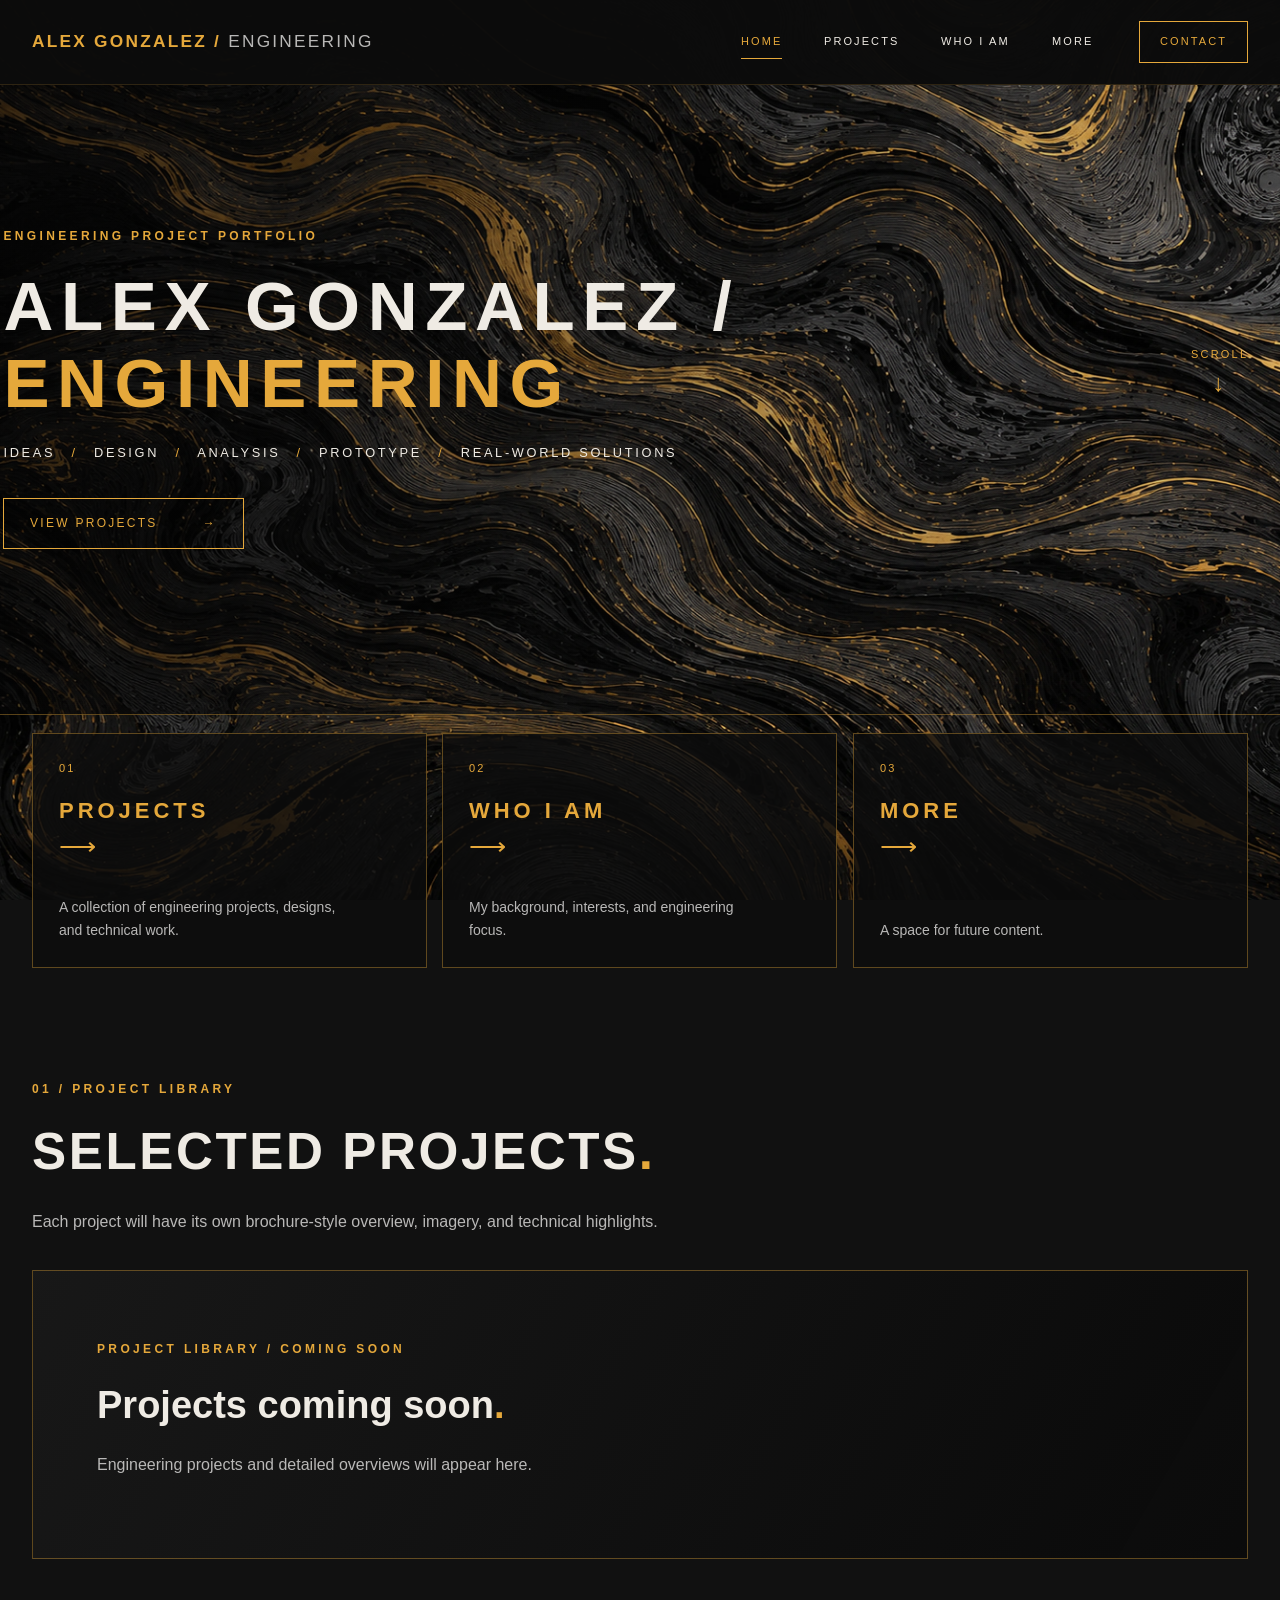
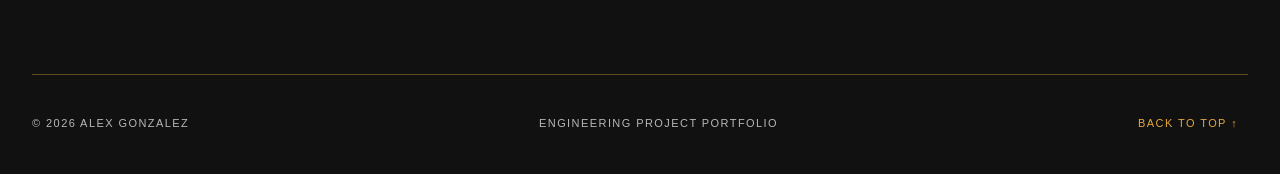
==== index.html @ 4f51a29b "Add files via upload" ====
<!DOCTYPE html>
<html lang="en">
<head>
    <meta charset="UTF-8">
    <meta name="viewport" content="width=device-width, initial-scale=1">
    <meta name="description" content="Engineering project portfolio of Alex Gonzalez.">
    <title>Alex Gonzalez / Engineering Project Portfolio</title>
    <link rel="stylesheet" href="style.css?v=matte-sweep-v2">
</head>
<body>
    <header class="site-header">
        <div class="container nav-row">
            <a class="brand sweep-link" href="index.html" aria-label="Alex Gonzalez Engineering homepage">
                <span>Alex Gonzalez</span><span class="brand-slash"> / </span><span class="brand-muted">Engineering</span>
            </a>

            <button class="menu-toggle" type="button" aria-label="Toggle navigation" aria-expanded="false">
                <span></span><span></span><span></span>
            </button>

            <nav class="main-nav" aria-label="Main navigation">
                <a class="nav-link active" href="index.html">Home</a>
                <a class="nav-link" href="index.html#projects">Projects</a>
                <a class="nav-link" href="about.html">Who I Am</a>
                <a class="nav-link" href="future.html">More</a>
                <a class="nav-link nav-contact" href="mailto:you@example.com">Contact</a>
            </nav>
        </div>
    </header>

    <main>
        <section class="hero damascus-surface" aria-labelledby="hero-title">
            <div class="container hero-content">
                <p class="eyebrow reveal">Engineering Project Portfolio</p>
                <h1 id="hero-title" class="reveal">
                    <span>Alex Gonzalez /</span>
                    <span class="gold">Engineering</span>
                </h1>
                <p class="hero-descriptor reveal">Ideas <span>/</span> Design <span>/</span> Analysis <span>/</span> Prototype <span>/</span> Real-world solutions</p>
                <a class="outline-button sweep-link reveal" href="#projects">View Projects <span aria-hidden="true">→</span></a>
            </div>
            <a class="scroll-cue" href="#explore">Scroll <span aria-hidden="true">↓</span></a>
        </section>

        <section class="sections container" id="explore" aria-label="Explore the portfolio">
            <a class="section-card damascus-surface" href="#projects">
                <span class="card-number">01</span>
                <h2>Projects</h2>
                <span class="card-arrow" aria-hidden="true">⟶</span>
                <p>A collection of engineering projects, designs, and technical work.</p>
            </a>
            <a class="section-card damascus-surface" href="about.html">
                <span class="card-number">02</span>
                <h2>Who I Am</h2>
                <span class="card-arrow" aria-hidden="true">⟶</span>
                <p>My background, interests, and engineering focus.</p>
            </a>
            <a class="section-card damascus-surface" href="future.html">
                <span class="card-number">03</span>
                <h2>More</h2>
                <span class="card-arrow" aria-hidden="true">⟶</span>
                <p>A space for future content.</p>
            </a>
        </section>

        <section class="project-section container" id="projects">
            <div class="section-heading">
                <p class="eyebrow">01 / Project Library</p>
                <h2>Selected Projects<span class="gold">.</span></h2>
                <p>Each project will have its own brochure-style overview, imagery, and technical highlights.</p>
            </div>

            <!-- No fictional project templates: real projects will appear here later. -->
            <div id="project-grid" class="project-grid" aria-live="polite"></div>
        </section>
    </main>

    <footer class="site-footer container">
        <span>© <span id="year"></span> Alex Gonzalez</span>
        <span>Engineering Project Portfolio</span>
        <a class="footer-link" href="#top">Back to top ↑</a>
    </footer>

    <script src="projects.js"></script>
    <script src="script.js"></script>
</body>
</html>
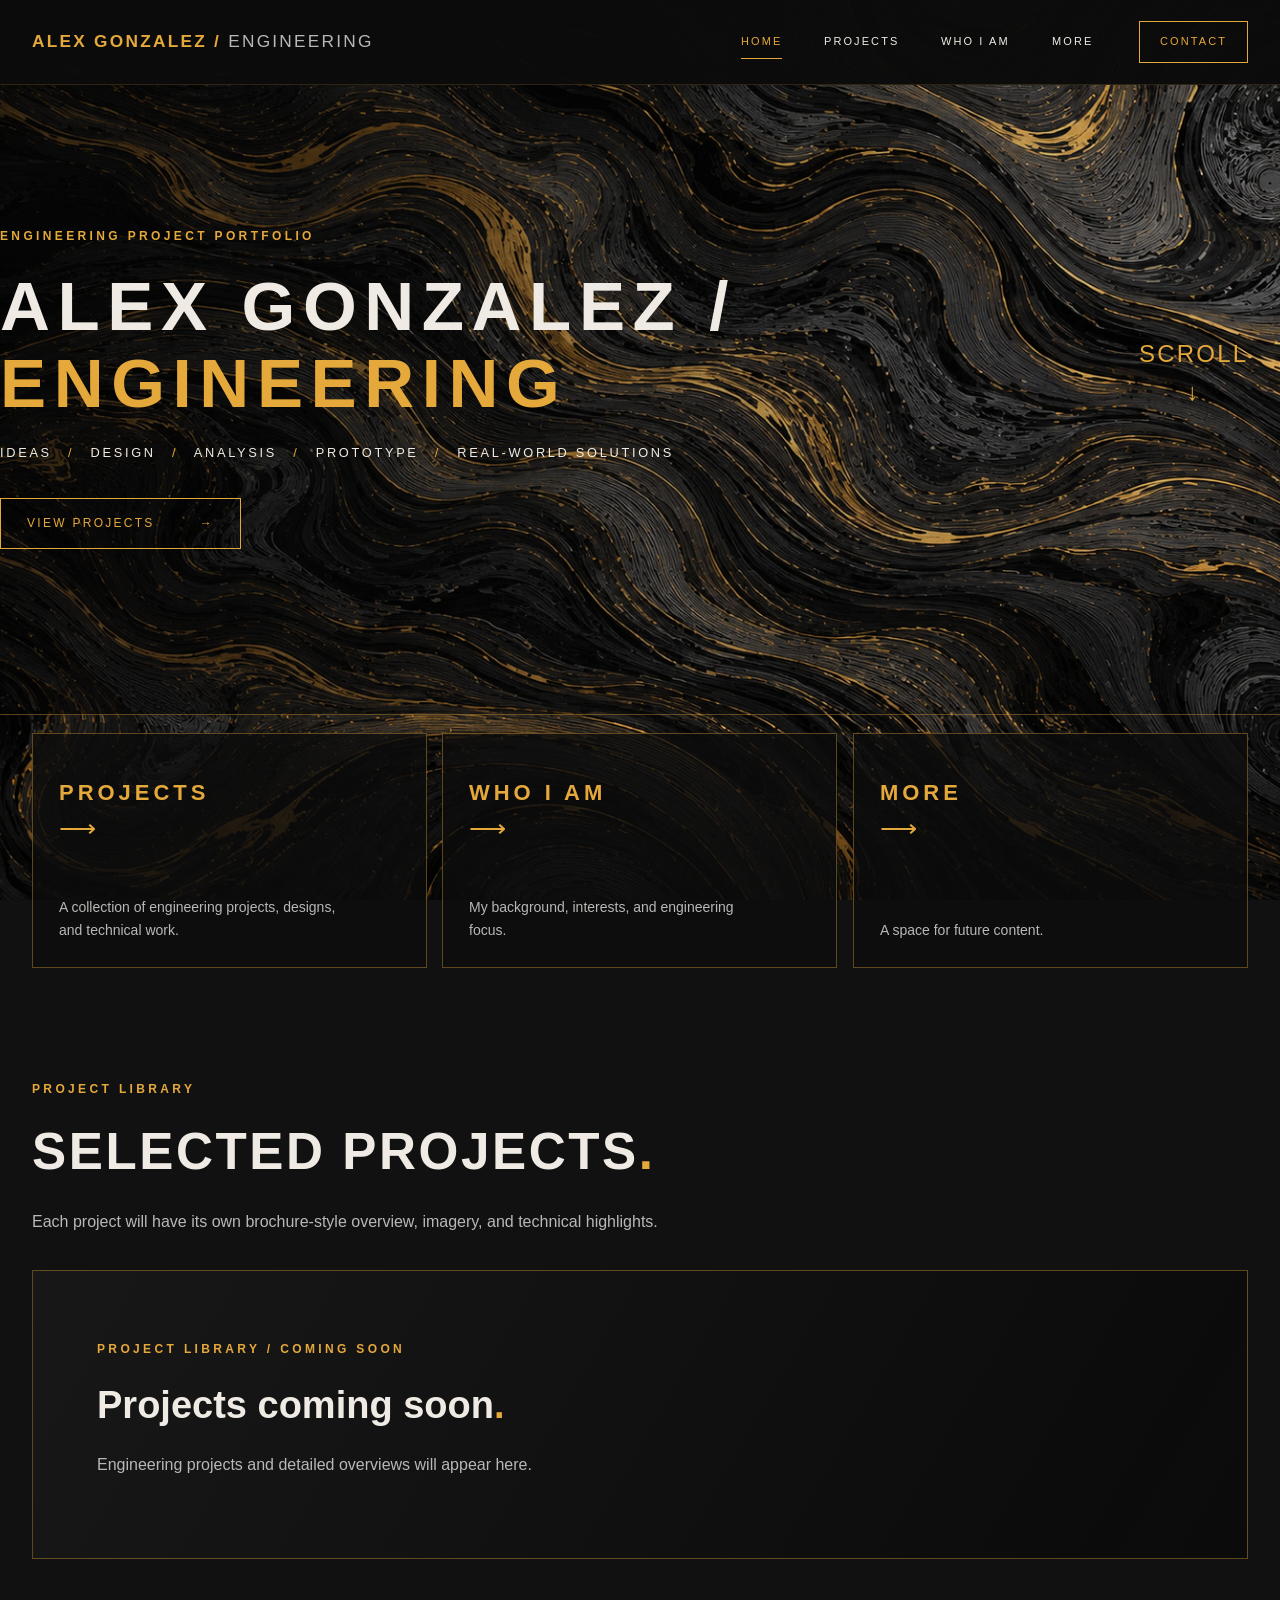
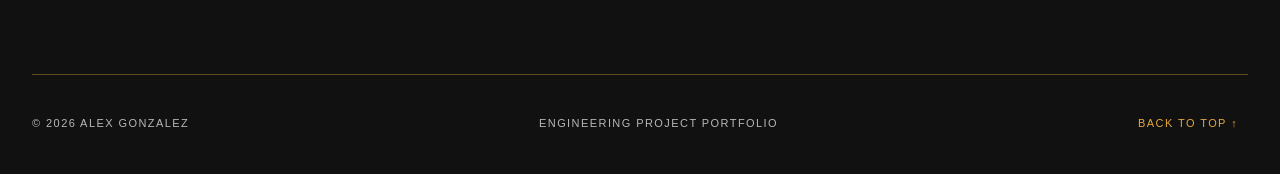
==== commit 7d6e5667: "Add files via upload" ====
--- a/index.html
+++ b/index.html
@@ -5,9 +5,9 @@
     <meta name="viewport" content="width=device-width, initial-scale=1">
     <meta name="description" content="Engineering project portfolio of Alex Gonzalez.">
     <title>Alex Gonzalez / Engineering Project Portfolio</title>
-    <link rel="stylesheet" href="style.css?v=matte-sweep-v2">
+    <link rel="stylesheet" href="style.css?v=contact-motion-v3">
 </head>
-<body>
+<body id="top">
     <header class="site-header">
         <div class="container nav-row">
             <a class="brand sweep-link" href="index.html" aria-label="Alex Gonzalez Engineering homepage">
@@ -23,7 +23,7 @@
                 <a class="nav-link" href="index.html#projects">Projects</a>
                 <a class="nav-link" href="about.html">Who I Am</a>
                 <a class="nav-link" href="future.html">More</a>
-                <a class="nav-link nav-contact" href="mailto:you@example.com">Contact</a>
+                <a class="nav-link nav-contact" href="contact.html">Contact</a>
             </nav>
         </div>
     </header>
@@ -39,24 +39,23 @@
                 <p class="hero-descriptor reveal">Ideas <span>/</span> Design <span>/</span> Analysis <span>/</span> Prototype <span>/</span> Real-world solutions</p>
                 <a class="outline-button sweep-link reveal" href="#projects">View Projects <span aria-hidden="true">→</span></a>
             </div>
-            <a class="scroll-cue" href="#explore">Scroll <span aria-hidden="true">↓</span></a>
+            <a class="scroll-cue" href="#explore" aria-label="Scroll down to explore">
+                <span class="scroll-cue-pulse">Scroll <span class="scroll-arrow" aria-hidden="true">↓</span></span>
+            </a>
         </section>
 
         <section class="sections container" id="explore" aria-label="Explore the portfolio">
             <a class="section-card damascus-surface" href="#projects">
-                <span class="card-number">01</span>
                 <h2>Projects</h2>
                 <span class="card-arrow" aria-hidden="true">⟶</span>
                 <p>A collection of engineering projects, designs, and technical work.</p>
             </a>
             <a class="section-card damascus-surface" href="about.html">
-                <span class="card-number">02</span>
                 <h2>Who I Am</h2>
                 <span class="card-arrow" aria-hidden="true">⟶</span>
                 <p>My background, interests, and engineering focus.</p>
             </a>
             <a class="section-card damascus-surface" href="future.html">
-                <span class="card-number">03</span>
                 <h2>More</h2>
                 <span class="card-arrow" aria-hidden="true">⟶</span>
                 <p>A space for future content.</p>
@@ -65,7 +64,7 @@
 
         <section class="project-section container" id="projects">
             <div class="section-heading">
-                <p class="eyebrow">01 / Project Library</p>
+                <p class="eyebrow">Project Library</p>
                 <h2>Selected Projects<span class="gold">.</span></h2>
                 <p>Each project will have its own brochure-style overview, imagery, and technical highlights.</p>
             </div>
--- a/style.css
+++ b/style.css
@@ -634,7 +634,7 @@
     --sweep-gold-dark: #796039;            /* Brushed edge of the bar */
     --sweep-gold-mid: #b18a50;             /* Main matte gold */
     --sweep-gold-bright: #c49c5a;          /* Subtle leading highlight */
-    --sweep-duration: 650ms;
+    --sweep-duration: 490ms;
     --sweep-ease: cubic-bezier(.45, 0, .55, 1);
     --sweep-fill-ease: linear;             /* Steady, visible left-to-right travel */
     --menu-hover-scale: 1.08;             /* 108%, entire link centered */
@@ -702,7 +702,7 @@
     transition:
         background-size var(--sweep-duration) var(--sweep-fill-ease),
         transform var(--sweep-duration) var(--sweep-ease),
-        color 190ms ease 360ms,
+        color 175ms ease 270ms,
         border-color 300ms ease,
         box-shadow 300ms ease;
 }
@@ -730,7 +730,7 @@
 .project-tile:is(:hover, :focus-visible) h3,
 .project-tile:is(:hover, :focus-visible) p {
     color: var(--sweep-on-gold);
-    transition: color 180ms ease 360ms;
+    transition: color 175ms ease 270ms;
 }
 
 /* An existing intro reveal keyframe controls transform of the CTA.
@@ -744,7 +744,7 @@
    letters after the matte-gold fill reaches the right edge. */
 .brand:is(:hover, :focus-visible) > span {
     color: var(--sweep-on-gold);
-    transition: color 180ms ease 360ms;
+    transition: color 175ms ease 270ms;
 }
 
 .brand > span {
@@ -754,7 +754,7 @@
 /* The scroll cue arrow remains visible against the completed gold fill. */
 .scroll-cue:is(:hover, :focus-visible) span {
     color: var(--sweep-on-gold);
-    transition: color 180ms ease 360ms;
+    transition: color 175ms ease 270ms;
 }
 
 /* Mobile hamburger: gold sweeps beneath the three strokes.
@@ -773,7 +773,7 @@
 
 .menu-toggle:is(:hover, :focus-visible) span {
     background-color: var(--sweep-on-gold);
-    transition: background-color 180ms ease 360ms,
+    transition: background-color 175ms ease 270ms,
                 transform 400ms var(--sweep-ease), opacity 160ms ease;
 }
 
@@ -856,3 +856,199 @@
         will-change: auto;
     }
 }
+
+
+/* ================================================================
+   PORTFOLIO REFINEMENTS — CONTACT + SCROLL CUE, OCTOBER 2026
+   ================================================================
+   Gold fill duration: --sweep-duration (now 490ms, previously 650ms)
+   Menu scale remains centered and gradual as before.
+   Scroll cue fades once page is scrolled beyond 160px.
+   Reduced motion preference is respected below.
+   ================================================================ */
+
+/* Hide menu card numbering (also removed from the HTML). */
+.card-number {
+    display: none;
+}
+
+/* The cue's OUTER link fades away on scroll; its INNER content pulses.
+   Separate elements prevent pulse animation from overriding hide state. */
+.scroll-cue {
+    opacity: 1;
+    visibility: visible;
+    transition:
+        opacity 340ms ease,
+        visibility 340ms ease,
+        background-size var(--sweep-duration) var(--sweep-fill-ease),
+        transform var(--sweep-duration) var(--sweep-ease),
+        color 175ms ease,
+        border-color 300ms ease;
+}
+
+.scroll-cue-pulse {
+    display: block;
+    animation: scroll-cue-breathe 2s ease-in-out infinite;
+}
+
+.scroll-arrow {
+    display: block;
+    text-align: center;
+    font-size: 24px;
+}
+
+@keyframes scroll-cue-breathe {
+    0%, 100% { opacity: .28; }
+    50% { opacity: 1; }
+}
+
+.scroll-cue:is(:hover, :focus-visible) .scroll-cue-pulse {
+    animation-play-state: paused;
+    opacity: 1;
+}
+
+.scroll-cue.is-hidden {
+    opacity: 0;
+    visibility: hidden;
+    pointer-events: none;
+}
+
+/* CONTACT PAGE — readable, responsive two-panel layout. */
+.contact-page {
+    min-height: calc(100vh - 185px);
+}
+
+.contact-page .inner-content {
+    padding-block: clamp(58px, 7vw, 100px) 100px;
+}
+
+.contact-page h1 {
+    margin-bottom: 12px;
+}
+
+.contact-page .inner-lead {
+    margin-bottom: 0;
+}
+
+.contact-layout {
+    display: grid;
+    grid-template-columns: minmax(0, 1.12fr) minmax(0, .88fr);
+    gap: 22px;
+    margin-top: 42px;
+}
+
+.contact-panel {
+    min-width: 0;
+    background: rgba(13, 13, 13, .88);
+    border: 1px solid var(--line);
+    padding: clamp(24px, 3vw, 42px);
+}
+
+.contact-kicker {
+    color: var(--gold);
+    font-size: 11px;
+    font-weight: 600;
+    letter-spacing: .25em;
+    text-transform: uppercase;
+    margin: 0;
+}
+
+.contact-panel h2 {
+    font-size: clamp(22px, 2.3vw, 32px);
+    text-transform: uppercase;
+    letter-spacing: .08em;
+    line-height: 1.25;
+    margin: 12px 0 29px;
+}
+
+.contact-detail {
+    padding: 18px 0;
+    border-top: 1px solid rgba(229, 168, 59, .24);
+}
+
+.contact-detail-label {
+    display: block;
+    color: var(--muted);
+    letter-spacing: .2em;
+    text-transform: uppercase;
+    font-size: 11px;
+    margin-bottom: 8px;
+}
+
+.contact-detail-link {
+    display: inline-block;
+    max-width: 100%;
+    overflow-wrap: anywhere;
+    font-size: clamp(16px, 1.55vw, 21px);
+    color: var(--cream);
+    border-bottom: 1px solid transparent;
+    transition: color 200ms ease, border-color 200ms ease;
+}
+
+.contact-detail-link:hover,
+.contact-detail-link:focus-visible {
+    color: var(--gold);
+    border-bottom-color: var(--gold);
+}
+
+.contact-hint,
+.availability-note {
+    color: var(--muted);
+    font-size: 13px;
+    line-height: 1.7;
+    margin: 25px 0 0;
+}
+
+.availability-row {
+    display: flex;
+    align-items: center;
+    justify-content: space-between;
+    gap: 20px;
+    border-top: 1px solid rgba(229, 168, 59, .24);
+    padding: 21px 0;
+}
+
+.availability-row h3 {
+    font-size: 15px;
+    text-transform: uppercase;
+    letter-spacing: .1em;
+    margin: 0 0 5px;
+}
+
+.availability-row p {
+    font-size: 13px;
+    margin: 0;
+    color: var(--muted);
+}
+
+.availability-status {
+    color: #d4b47c;
+    font-size: 13px;
+    max-width: 160px;
+    text-align: right;
+    line-height: 1.45;
+}
+
+.contact-back {
+    margin-top: 34px;
+}
+
+@media (max-width: 800px) {
+    .contact-layout { grid-template-columns: 1fr; }
+    .availability-status { max-width: none; }
+}
+
+@media (max-width: 420px) {
+    .availability-row { align-items: flex-start; }
+    .availability-status { max-width: 140px; }
+}
+
+@media (prefers-reduced-motion: reduce) {
+    .scroll-cue-pulse {
+        animation: none !important;
+        opacity: 1 !important;
+    }
+    .scroll-cue {
+        transition: none !important;
+    }
+}
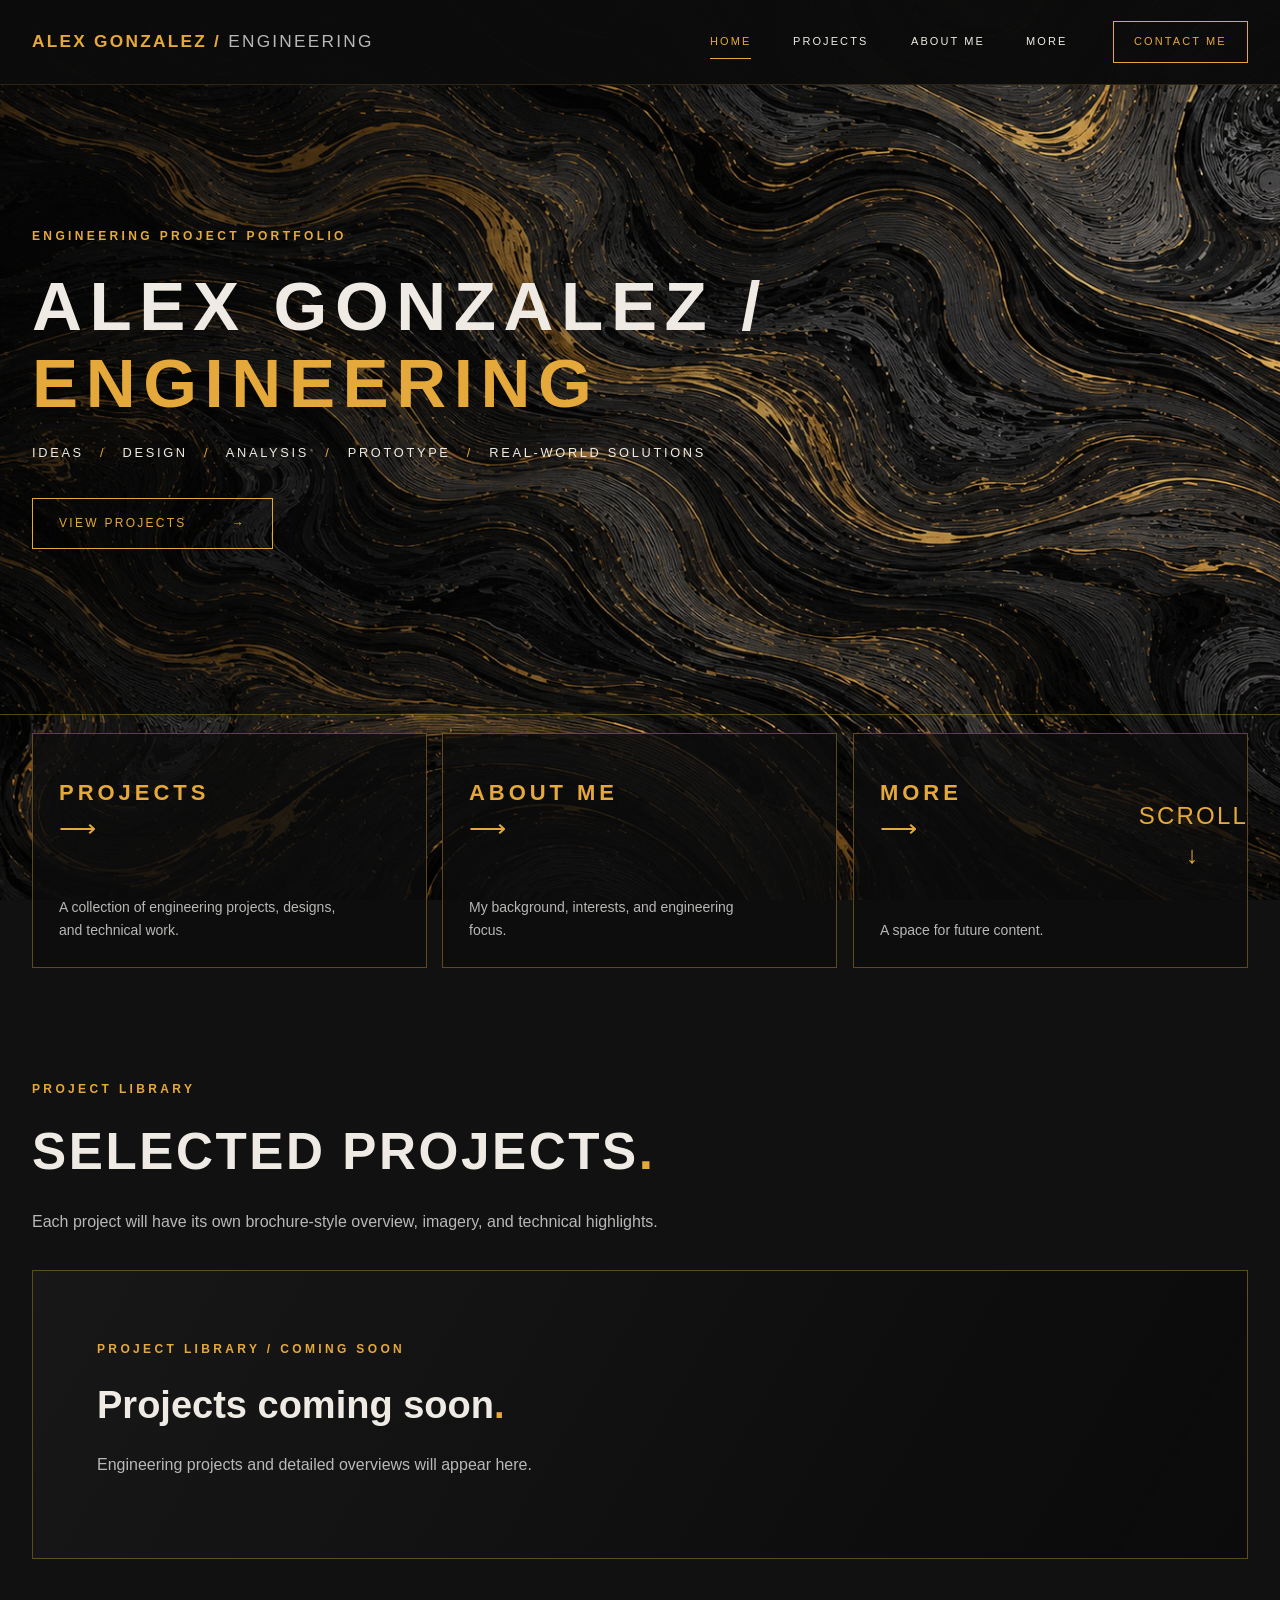
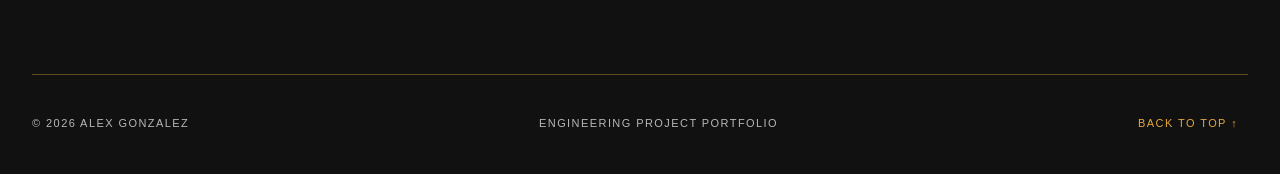
==== commit 40b4d8d3: "Add files via upload" ====
--- a/index.html
+++ b/index.html
@@ -5,7 +5,7 @@
     <meta name="viewport" content="width=device-width, initial-scale=1">
     <meta name="description" content="Engineering project portfolio of Alex Gonzalez.">
     <title>Alex Gonzalez / Engineering Project Portfolio</title>
-    <link rel="stylesheet" href="style.css?v=contact-motion-v3">
+    <link rel="stylesheet" href="style.css?v=scroll-about-v4">
 </head>
 <body id="top">
     <header class="site-header">
@@ -21,9 +21,9 @@
             <nav class="main-nav" aria-label="Main navigation">
                 <a class="nav-link active" href="index.html">Home</a>
                 <a class="nav-link" href="index.html#projects">Projects</a>
-                <a class="nav-link" href="about.html">Who I Am</a>
+                <a class="nav-link" href="about.html">About Me</a>
                 <a class="nav-link" href="future.html">More</a>
-                <a class="nav-link nav-contact" href="contact.html">Contact</a>
+                <a class="nav-link nav-contact" href="contact.html">Contact Me</a>
             </nav>
         </div>
     </header>
@@ -51,7 +51,7 @@
                 <p>A collection of engineering projects, designs, and technical work.</p>
             </a>
             <a class="section-card damascus-surface" href="about.html">
-                <h2>Who I Am</h2>
+                <h2>About Me</h2>
                 <span class="card-arrow" aria-hidden="true">⟶</span>
                 <p>My background, interests, and engineering focus.</p>
             </a>
--- a/style.css
+++ b/style.css
@@ -271,7 +271,7 @@
 }
 
 .scroll-cue {
-    position: absolute;
+    position: fixed;
     bottom: 26px;
     right: max(32px, calc((100vw - var(--content-width)) / 2));
     color: var(--gold);
@@ -649,7 +649,6 @@
 .section-card,
 .project-tile,
 .footer-link,
-.scroll-cue,
 .menu-toggle {
     position: relative;
     transform: scale(1);
@@ -676,7 +675,6 @@
 .nav-link:is(:hover, :focus-visible),
 .sweep-link:is(:hover, :focus-visible),
 .footer-link:is(:hover, :focus-visible),
-.scroll-cue:is(:hover, :focus-visible),
 .menu-toggle:is(:hover, :focus-visible) {
     background-size: 100% 100%;
     transform: scale(var(--menu-hover-scale));
@@ -696,7 +694,6 @@
    Wait for the sweep to travel most of the way before darkening text. */
 .nav-link:is(:hover, :focus-visible),
 .footer-link:is(:hover, :focus-visible),
-.scroll-cue:is(:hover, :focus-visible),
 .outline-button:is(:hover, :focus-visible) {
     color: var(--sweep-on-gold);
     transition:
@@ -749,12 +746,6 @@
 
 .brand > span {
     transition: color 180ms ease;
-}
-
-/* The scroll cue arrow remains visible against the completed gold fill. */
-.scroll-cue:is(:hover, :focus-visible) span {
-    color: var(--sweep-on-gold);
-    transition: color 175ms ease 270ms;
 }
 
 /* Mobile hamburger: gold sweeps beneath the three strokes.
@@ -872,18 +863,29 @@
     display: none;
 }
 
-/* The cue's OUTER link fades away on scroll; its INNER content pulses.
-   Separate elements prevent pulse animation from overriding hide state. */
+/* The SCROLL cue follows the user's viewport (position: fixed above).
+   It is excluded from gold-fill menu styles on purpose.
+   A separate transform creates uniform, centered hover enlargement.
+   The inner element pulses while the outer link handles scroll fading. */
 .scroll-cue {
+    z-index: 8;
     opacity: 1;
     visibility: visible;
+    transform: scale(1);
+    transform-origin: 50% 50%;
+    background: none;
+    background-size: auto;
+    color: var(--gold);
     transition:
         opacity 340ms ease,
         visibility 340ms ease,
-        background-size var(--sweep-duration) var(--sweep-fill-ease),
-        transform var(--sweep-duration) var(--sweep-ease),
-        color 175ms ease,
-        border-color 300ms ease;
+        transform var(--sweep-duration) var(--sweep-ease);
+}
+
+.scroll-cue:is(:hover, :focus-visible) {
+    transform: scale(var(--menu-hover-scale));
+    background: none;
+    color: var(--gold);
 }
 
 .scroll-cue-pulse {
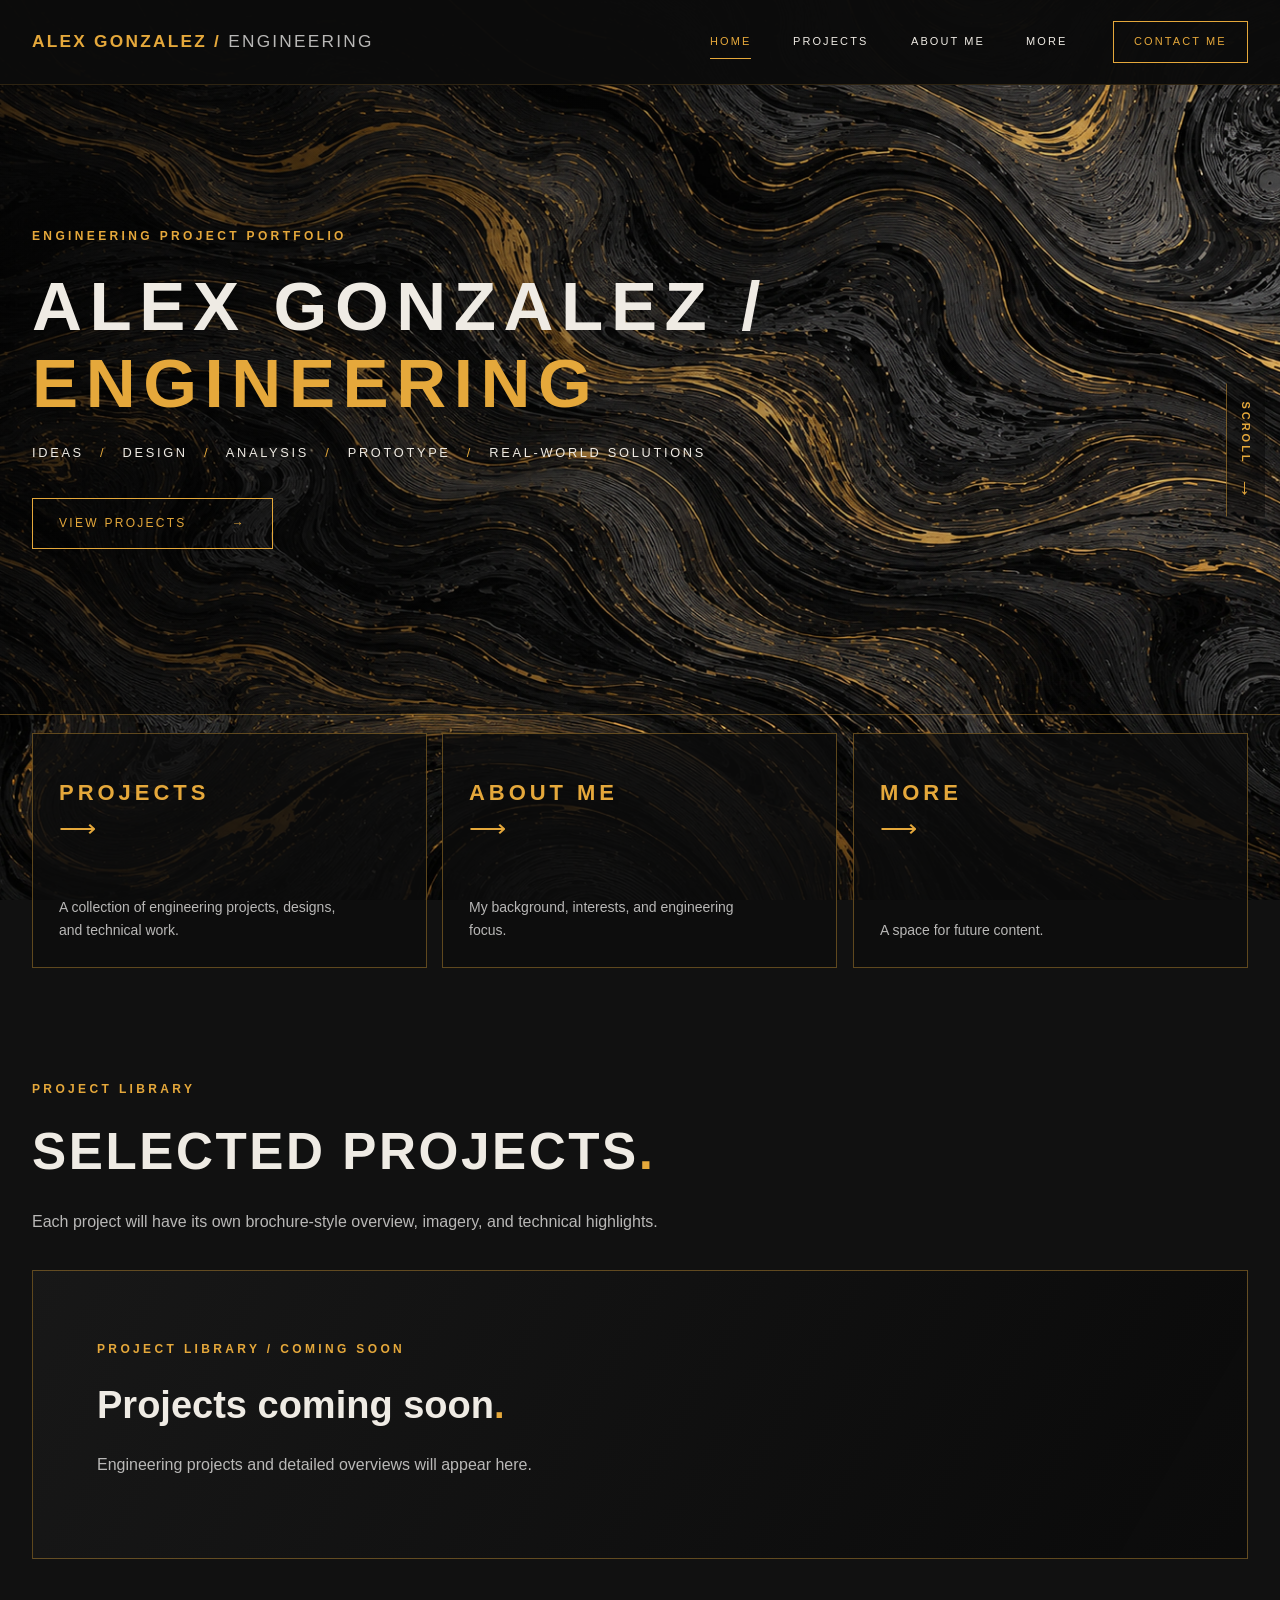
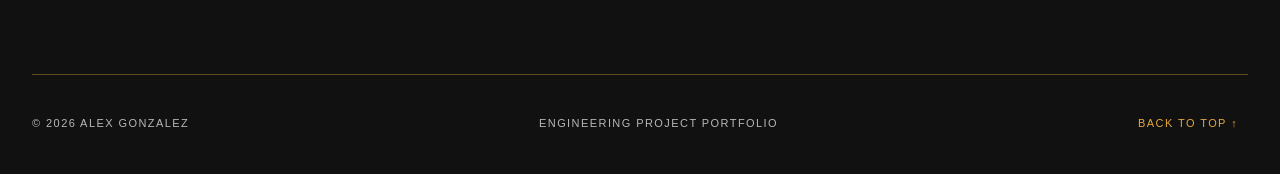
==== commit 9133705b: "Add files via upload" ====
--- a/index.html
+++ b/index.html
@@ -5,7 +5,7 @@
     <meta name="viewport" content="width=device-width, initial-scale=1">
     <meta name="description" content="Engineering project portfolio of Alex Gonzalez.">
     <title>Alex Gonzalez / Engineering Project Portfolio</title>
-    <link rel="stylesheet" href="style.css?v=scroll-about-v4">
+    <link rel="stylesheet" href="style.css?v=right-rail-about-v5">
 </head>
 <body id="top">
     <header class="site-header">
@@ -39,8 +39,12 @@
                 <p class="hero-descriptor reveal">Ideas <span>/</span> Design <span>/</span> Analysis <span>/</span> Prototype <span>/</span> Real-world solutions</p>
                 <a class="outline-button sweep-link reveal" href="#projects">View Projects <span aria-hidden="true">→</span></a>
             </div>
+            <!-- Vertical scroll rail: fixed at the far-right edge of the viewport. -->
             <a class="scroll-cue" href="#explore" aria-label="Scroll down to explore">
-                <span class="scroll-cue-pulse">Scroll <span class="scroll-arrow" aria-hidden="true">↓</span></span>
+                <span class="scroll-cue-pulse">
+                    <span class="scroll-cue-label">Scroll</span>
+                    <span class="scroll-arrow" aria-hidden="true">↓</span>
+                </span>
             </a>
         </section>
 
--- a/style.css
+++ b/style.css
@@ -270,20 +270,12 @@
     overflow: hidden;
 }
 
+/* Scroll control placement and motion are defined once below. */
 .scroll-cue {
-    position: fixed;
-    bottom: 26px;
-    right: max(32px, calc((100vw - var(--content-width)) / 2));
     color: var(--gold);
     text-transform: uppercase;
     letter-spacing: 0.2em;
     font-size: 11px;
-}
-
-.scroll-cue span {
-    display: block;
-    text-align: center;
-    font-size: 24px;
 }
 
 /* THREE MAIN SECTIONS ----------------------------------- */
@@ -863,19 +855,33 @@
     display: none;
 }
 
-/* The SCROLL cue follows the user's viewport (position: fixed above).
-   It is excluded from gold-fill menu styles on purpose.
-   A separate transform creates uniform, centered hover enlargement.
-   The inner element pulses while the outer link handles scroll fading. */
+/* RIGHT-EDGE SCROLL RAIL — fixed to the viewport, not the cards.
+   The slim vertical presentation creates a separate affordance on the
+   far-right edge at mid-height; it won't sit on top of the project menu.
+   There is NO matte-gold sweep on this control. Its hover scale is
+   uniform from its center, and the idle label/arrow gently pulse.
+   script.js hides the cue after the visitor scrolls down the page. */
 .scroll-cue {
+    position: fixed;
     z-index: 8;
+    top: 50%;
+    right: clamp(9px, 1.2vw, 24px);
+    bottom: auto;
+    left: auto;
+    display: inline-flex;
+    align-items: center;
+    justify-content: center;
+    padding: 18px 10px;
+    min-width: 39px;
+    border-left: 1px solid rgba(229, 168, 59, 0.48);
+    background: rgba(9, 9, 9, 0.52);
+    background-image: none;
+    background-size: auto;
+    color: var(--gold);
     opacity: 1;
     visibility: visible;
-    transform: scale(1);
-    transform-origin: 50% 50%;
-    background: none;
-    background-size: auto;
-    color: var(--gold);
+    transform: translateY(-50%) scale(1);
+    transform-origin: center center;
     transition:
         opacity 340ms ease,
         visibility 340ms ease,
@@ -883,24 +889,39 @@
 }
 
 .scroll-cue:is(:hover, :focus-visible) {
-    transform: scale(var(--menu-hover-scale));
-    background: none;
+    background: rgba(9, 9, 9, 0.52);
+    background-image: none;
+    transform: translateY(-50%) scale(var(--menu-hover-scale));
     color: var(--gold);
 }
 
 .scroll-cue-pulse {
+    display: flex;
+    flex-direction: column;
+    align-items: center;
+    gap: 12px;
+    animation: scroll-cue-breathe 2s ease-in-out infinite;
+}
+
+.scroll-cue-label {
     display: block;
-    animation: scroll-cue-breathe 2s ease-in-out infinite;
+    writing-mode: vertical-rl;
+    text-orientation: mixed;
+    font-size: 11px;
+    font-weight: 600;
+    letter-spacing: .27em;
+    line-height: 1;
 }
 
 .scroll-arrow {
     display: block;
+    font-size: 22px;
+    line-height: 1;
     text-align: center;
-    font-size: 24px;
 }
 
 @keyframes scroll-cue-breathe {
-    0%, 100% { opacity: .28; }
+    0%, 100% { opacity: .30; }
     50% { opacity: 1; }
 }
 
@@ -913,6 +934,49 @@
     opacity: 0;
     visibility: hidden;
     pointer-events: none;
+}
+
+/* ABOUT ME — one dedicated section for background, upbringing and goals.
+   Replace the text in about.html when you're ready to write your story. */
+.story-panel {
+    max-width: 920px;
+    min-height: 320px;
+    border-left: 3px solid var(--gold);
+    background: linear-gradient(110deg, rgba(8, 8, 8, .9), rgba(16, 16, 16, .76));
+    padding: clamp(32px, 5vw, 66px);
+    margin-top: clamp(30px, 4vw, 54px);
+}
+
+.story-kicker {
+    margin: 0 0 16px;
+    font-size: 11px;
+    letter-spacing: .22em;
+    text-transform: uppercase;
+    color: var(--gold) !important;
+}
+
+.story-panel h2 {
+    margin: 0 0 22px;
+    font-size: clamp(28px, 3.2vw, 43px);
+    line-height: 1.18;
+}
+
+.story-placeholder {
+    max-width: 690px;
+    font-size: clamp(15px, 1.25vw, 18px);
+    line-height: 1.85;
+}
+
+@media (max-width: 600px) {
+    .scroll-cue {
+        top: 55%;
+        right: 6px;
+        padding: 13px 7px;
+        min-width: 30px;
+    }
+    .scroll-cue-label { font-size: 10px; }
+    .scroll-arrow { font-size: 19px; }
+    .story-panel { min-height: 270px; }
 }
 
 /* CONTACT PAGE — readable, responsive two-panel layout. */
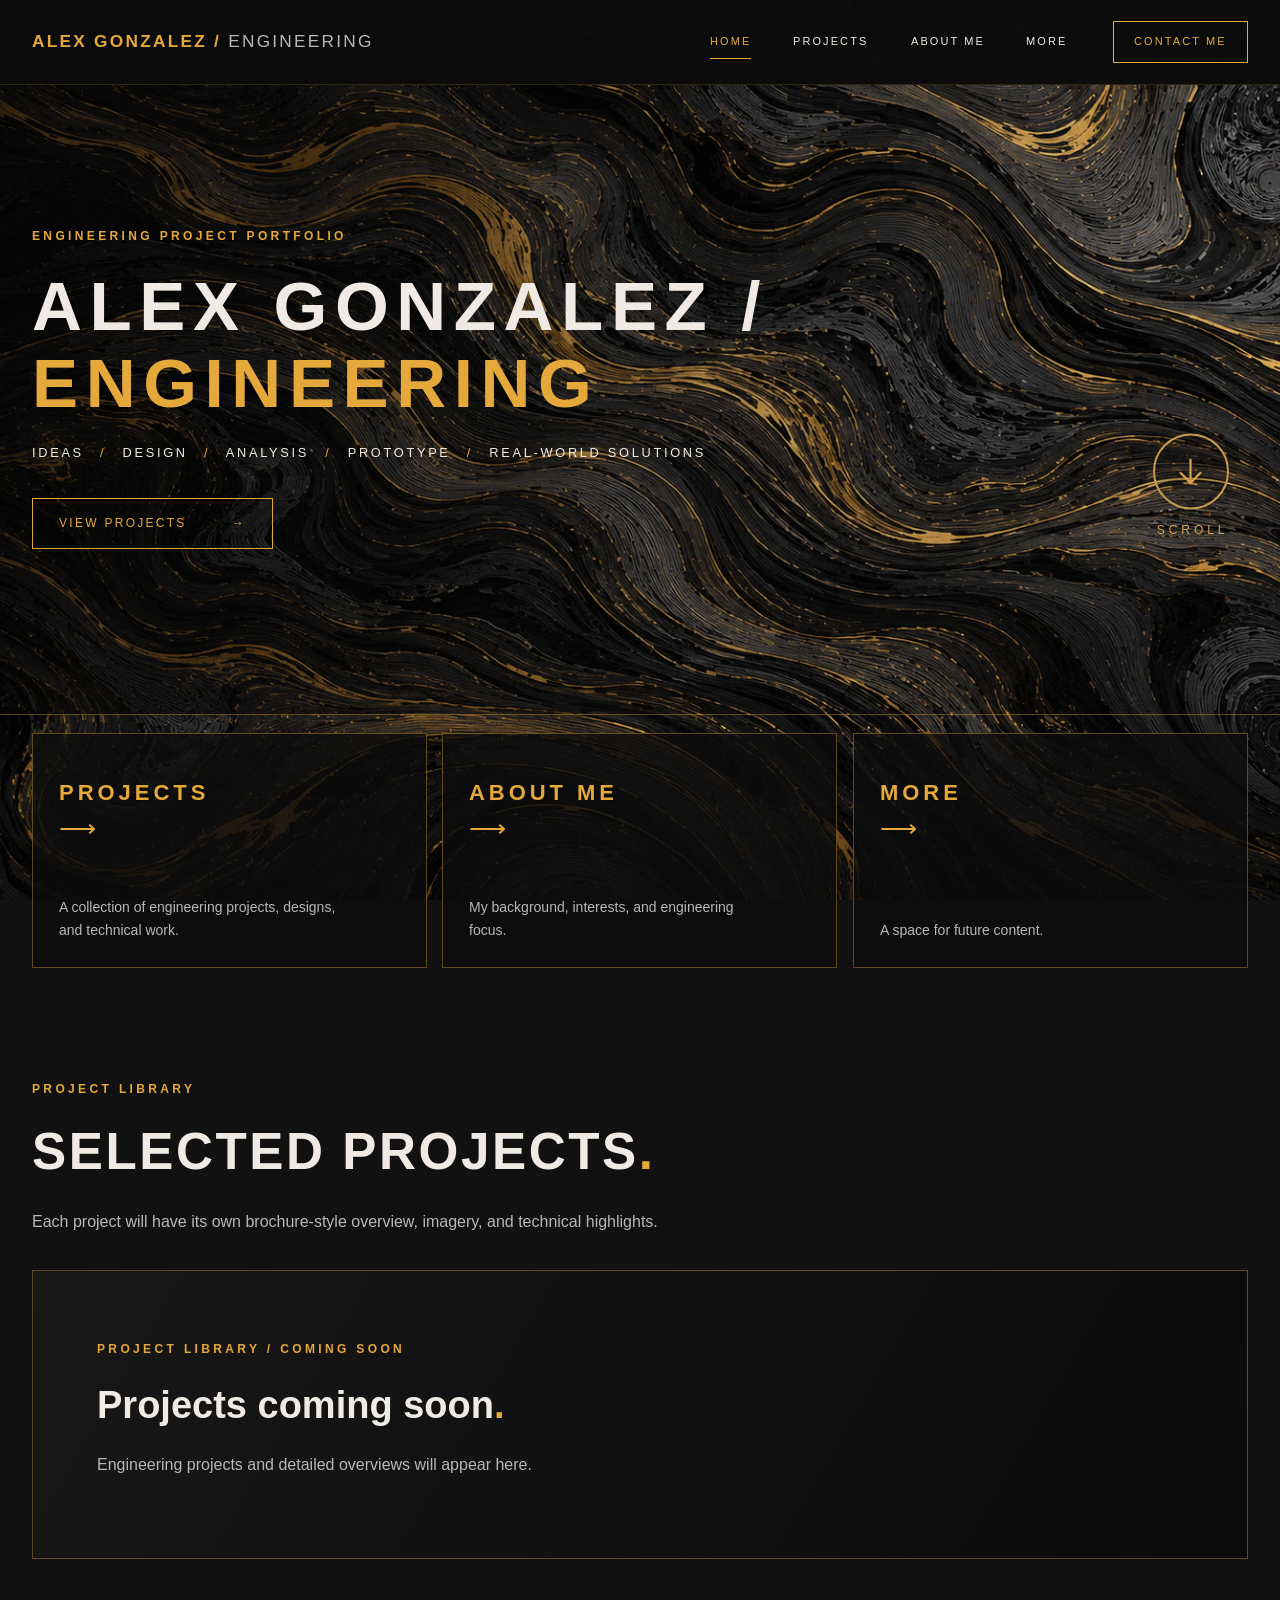
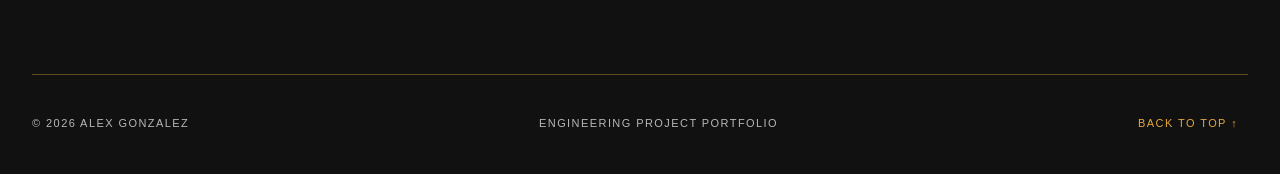
==== commit b12a4ee6: "Add files via upload" ====
--- a/index.html
+++ b/index.html
@@ -5,7 +5,7 @@
     <meta name="viewport" content="width=device-width, initial-scale=1">
     <meta name="description" content="Engineering project portfolio of Alex Gonzalez.">
     <title>Alex Gonzalez / Engineering Project Portfolio</title>
-    <link rel="stylesheet" href="style.css?v=right-rail-about-v5">
+    <link rel="stylesheet" href="style.css?v=circle-glow-v6">
 </head>
 <body id="top">
     <header class="site-header">
@@ -39,12 +39,14 @@
                 <p class="hero-descriptor reveal">Ideas <span>/</span> Design <span>/</span> Analysis <span>/</span> Prototype <span>/</span> Real-world solutions</p>
                 <a class="outline-button sweep-link reveal" href="#projects">View Projects <span aria-hidden="true">→</span></a>
             </div>
-            <!-- Vertical scroll rail: fixed at the far-right edge of the viewport. -->
+            <!-- Floating circular scroll indicator — pulsing glow on the ring only. -->
             <a class="scroll-cue" href="#explore" aria-label="Scroll down to explore">
-                <span class="scroll-cue-pulse">
-                    <span class="scroll-cue-label">Scroll</span>
-                    <span class="scroll-arrow" aria-hidden="true">↓</span>
+                <span class="scroll-cue-ring" aria-hidden="true">
+                    <svg class="scroll-arrow" viewBox="0 0 32 32" focusable="false" aria-hidden="true">
+                        <path d="M16 5v21m-9-9 9 9 9-9" />
+                    </svg>
                 </span>
+                <span class="scroll-cue-label" aria-hidden="true">Scroll</span>
             </a>
         </section>
 
--- a/style.css
+++ b/style.css
@@ -855,29 +855,39 @@
     display: none;
 }
 
-/* RIGHT-EDGE SCROLL RAIL — fixed to the viewport, not the cards.
-   The slim vertical presentation creates a separate affordance on the
-   far-right edge at mid-height; it won't sit on top of the project menu.
-   There is NO matte-gold sweep on this control. Its hover scale is
-   uniform from its center, and the idle label/arrow gently pulse.
-   script.js hides the cue after the visitor scrolls down the page. */
+/* ================================================================
+   CIRCULAR SCROLL CONTROL — MINIMAL GOLD RING + ARROW + SCROLL LABEL
+   ================================================================
+   Same approved design as the reference image:
+   - A thin matte-gold circular outline
+   - A centered downward arrow
+   - Horizontal SCROLL lettering underneath
+   - Only the circle's outer glow pulses while idle (not its size)
+   - The complete control uniformly enlarges on hover
+   - It stays fixed near the far-right edge and fades on scrolling
+   - No gold-fill sweep, guide line, or vertical text
+   ================================================================ */
 .scroll-cue {
     position: fixed;
     z-index: 8;
-    top: 50%;
-    right: clamp(9px, 1.2vw, 24px);
+    top: 54%;
+    right: clamp(18px, 3vw, 52px);
     bottom: auto;
     left: auto;
-    display: inline-flex;
+    display: flex;
+    flex-direction: column;
     align-items: center;
     justify-content: center;
-    padding: 18px 10px;
-    min-width: 39px;
-    border-left: 1px solid rgba(229, 168, 59, 0.48);
-    background: rgba(9, 9, 9, 0.52);
+    gap: 13px;
+    width: 102px;
+    padding: 8px 0;
+    border: 0;
+    background: none;
     background-image: none;
-    background-size: auto;
-    color: var(--gold);
+    overflow: visible;
+    color: var(--gold);
+    text-align: center;
+    text-decoration: none;
     opacity: 1;
     visibility: visible;
     transform: translateY(-50%) scale(1);
@@ -888,52 +898,92 @@
         transform var(--sweep-duration) var(--sweep-ease);
 }
 
-.scroll-cue:is(:hover, :focus-visible) {
-    background: rgba(9, 9, 9, 0.52);
-    background-image: none;
-    transform: translateY(-50%) scale(var(--menu-hover-scale));
-    color: var(--gold);
-}
-
-.scroll-cue-pulse {
+/* A dedicated circle ensures that ONLY the ring's glow pulses. */
+.scroll-cue-ring {
     display: flex;
-    flex-direction: column;
     align-items: center;
-    gap: 12px;
-    animation: scroll-cue-breathe 2s ease-in-out infinite;
+    justify-content: center;
+    width: 76px;
+    height: 76px;
+    border: 2px solid #c79a52;
+    border-radius: 50%;
+    background: rgba(8, 8, 8, .17);
+    box-shadow: 0 0 0 rgba(221, 165, 76, 0);
+    animation: scroll-circle-glow 2.65s ease-in-out infinite;
+}
+
+/* Crisp, lightly weighted drawn arrow instead of a font-dependent glyph. */
+.scroll-arrow {
+    width: 35px;
+    height: 35px;
+    fill: none;
+    stroke: #d7a052;
+    stroke-width: 2;
+    stroke-linecap: square;
+    stroke-linejoin: miter;
 }
 
 .scroll-cue-label {
     display: block;
-    writing-mode: vertical-rl;
+    writing-mode: horizontal-tb;
     text-orientation: mixed;
-    font-size: 11px;
-    font-weight: 600;
-    letter-spacing: .27em;
-    line-height: 1;
-}
-
-.scroll-arrow {
-    display: block;
-    font-size: 22px;
-    line-height: 1;
-    text-align: center;
-}
-
-@keyframes scroll-cue-breathe {
-    0%, 100% { opacity: .30; }
-    50% { opacity: 1; }
-}
-
-.scroll-cue:is(:hover, :focus-visible) .scroll-cue-pulse {
-    animation-play-state: paused;
-    opacity: 1;
-}
-
+    font-size: 12px;
+    font-weight: 500;
+    letter-spacing: .33em;
+    line-height: 1.35;
+    text-transform: uppercase;
+    color: #d7a052;
+    padding-left: .33em; /* optical centering with letter-spacing */
+}
+
+/* Glow builds and recedes; the border never disappears. */
+@keyframes scroll-circle-glow {
+    0%, 100% {
+        box-shadow: 0 0 2px rgba(229, 168, 59, .06),
+                    0 0 7px rgba(229, 168, 59, .03);
+    }
+    50% {
+        box-shadow: 0 0 14px rgba(229, 168, 59, .68),
+                    0 0 28px rgba(229, 168, 59, .24);
+    }
+}
+
+/* Keep the approved gradual centered hover enlargement. */
+.scroll-cue:is(:hover, :focus-visible) {
+    background: none;
+    background-image: none;
+    color: var(--gold);
+    transform: translateY(-50%) scale(var(--menu-hover-scale));
+}
+
+/* Existing JS adds this class once the visitor scrolls far enough. */
 .scroll-cue.is-hidden {
     opacity: 0;
     visibility: hidden;
     pointer-events: none;
+}
+
+@media (max-width: 600px) {
+    .scroll-cue {
+        top: 54%;
+        right: 10px;
+        width: 78px;
+        gap: 9px;
+    }
+    .scroll-cue-ring {
+        width: 58px;
+        height: 58px;
+        border-width: 1.6px;
+    }
+    .scroll-arrow {
+        width: 28px;
+        height: 28px;
+    }
+    .scroll-cue-label {
+        font-size: 10px;
+        letter-spacing: .26em;
+        padding-left: .26em;
+    }
 }
 
 /* ABOUT ME — one dedicated section for background, upbringing and goals.
@@ -968,14 +1018,6 @@
 }
 
 @media (max-width: 600px) {
-    .scroll-cue {
-        top: 55%;
-        right: 6px;
-        padding: 13px 7px;
-        min-width: 30px;
-    }
-    .scroll-cue-label { font-size: 10px; }
-    .scroll-arrow { font-size: 19px; }
     .story-panel { min-height: 270px; }
 }
 
@@ -1110,9 +1152,9 @@
 }
 
 @media (prefers-reduced-motion: reduce) {
-    .scroll-cue-pulse {
+    .scroll-cue-ring {
         animation: none !important;
-        opacity: 1 !important;
+        box-shadow: none !important;
     }
     .scroll-cue {
         transition: none !important;
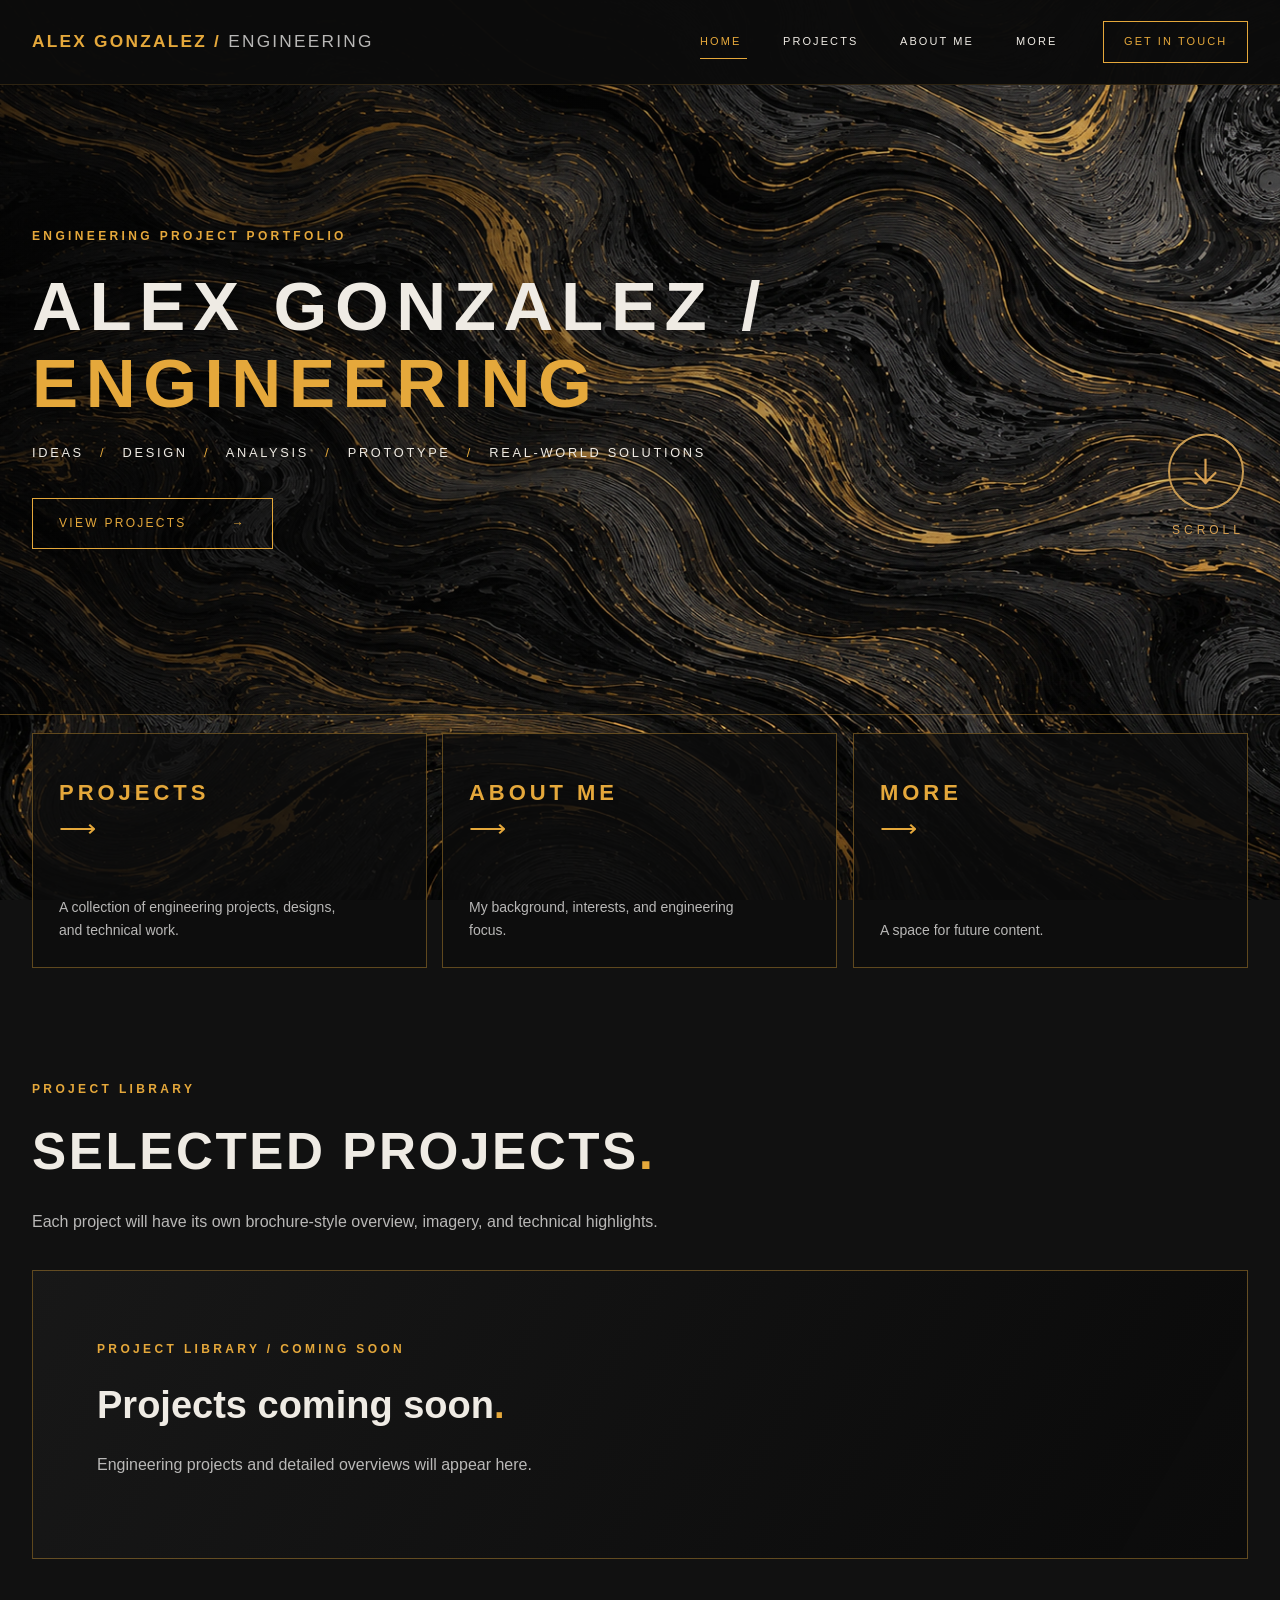
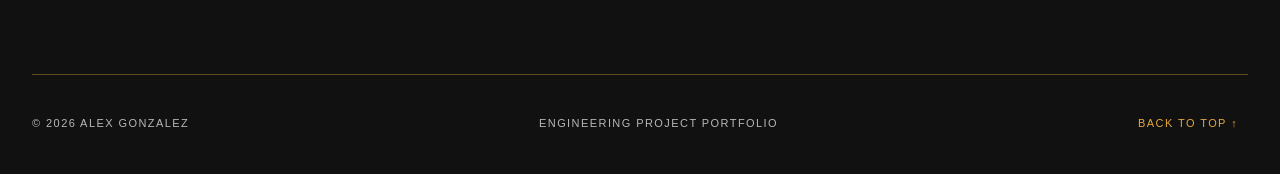
==== commit fe07549c: "Add files via upload" ====
--- a/index.html
+++ b/index.html
@@ -5,14 +5,14 @@
     <meta name="viewport" content="width=device-width, initial-scale=1">
     <meta name="description" content="Engineering project portfolio of Alex Gonzalez.">
     <title>Alex Gonzalez / Engineering Project Portfolio</title>
-    <link rel="stylesheet" href="style.css?v=circle-glow-v6">
+    <link rel="stylesheet" href="style.css?v=biography-v8">
 </head>
 <body id="top">
     <header class="site-header">
         <div class="container nav-row">
-            <a class="brand sweep-link" href="index.html" aria-label="Alex Gonzalez Engineering homepage">
+            <div class="brand">
                 <span>Alex Gonzalez</span><span class="brand-slash"> / </span><span class="brand-muted">Engineering</span>
-            </a>
+            </div>
 
             <button class="menu-toggle" type="button" aria-label="Toggle navigation" aria-expanded="false">
                 <span></span><span></span><span></span>
@@ -23,7 +23,7 @@
                 <a class="nav-link" href="index.html#projects">Projects</a>
                 <a class="nav-link" href="about.html">About Me</a>
                 <a class="nav-link" href="future.html">More</a>
-                <a class="nav-link nav-contact" href="contact.html">Contact Me</a>
+                <a class="nav-link nav-contact" href="contact.html">Get In Touch</a>
             </nav>
         </div>
     </header>
--- a/style.css
+++ b/style.css
@@ -169,7 +169,7 @@
     position: absolute;
     bottom: 4px;
     left: 10px;
-    right: 10px;
+    right: 4px;
     height: 1px;
     background: var(--gold);
 }
@@ -729,15 +729,10 @@
     opacity: 1;
 }
 
-/* The homepage brand has three colored spans: avoid low-contrast gold
-   letters after the matte-gold fill reaches the right edge. */
-.brand:is(:hover, :focus-visible) > span {
-    color: var(--sweep-on-gold);
-    transition: color 175ms ease 270ms;
-}
-
-.brand > span {
-    transition: color 180ms ease;
+/* The Alex Gonzalez wordmark is display text, not an interactive menu. */
+.brand {
+    cursor: default;
+    user-select: text;
 }
 
 /* Mobile hamburger: gold sweeps beneath the three strokes.
@@ -871,7 +866,7 @@
     position: fixed;
     z-index: 8;
     top: 54%;
-    right: clamp(18px, 3vw, 52px);
+    right: clamp(8px, 1.8vw, 28px);
     bottom: auto;
     left: auto;
     display: flex;
@@ -966,7 +961,7 @@
 @media (max-width: 600px) {
     .scroll-cue {
         top: 54%;
-        right: 10px;
+        right: 4px;
         width: 78px;
         gap: 9px;
     }
@@ -1160,3 +1155,14 @@
         transition: none !important;
     }
 }
+
+/* BIOGRAPHY (v8): multiple readable paragraphs within the existing card. */
+.story-panel > p:not(.story-kicker) {
+    max-width: 760px;
+    margin: 0 0 1.4em;
+    font-size: clamp(15px, 1.25vw, 18px);
+    line-height: 1.85;
+}
+.story-panel > p:last-child {
+    margin-bottom: 0;
+}
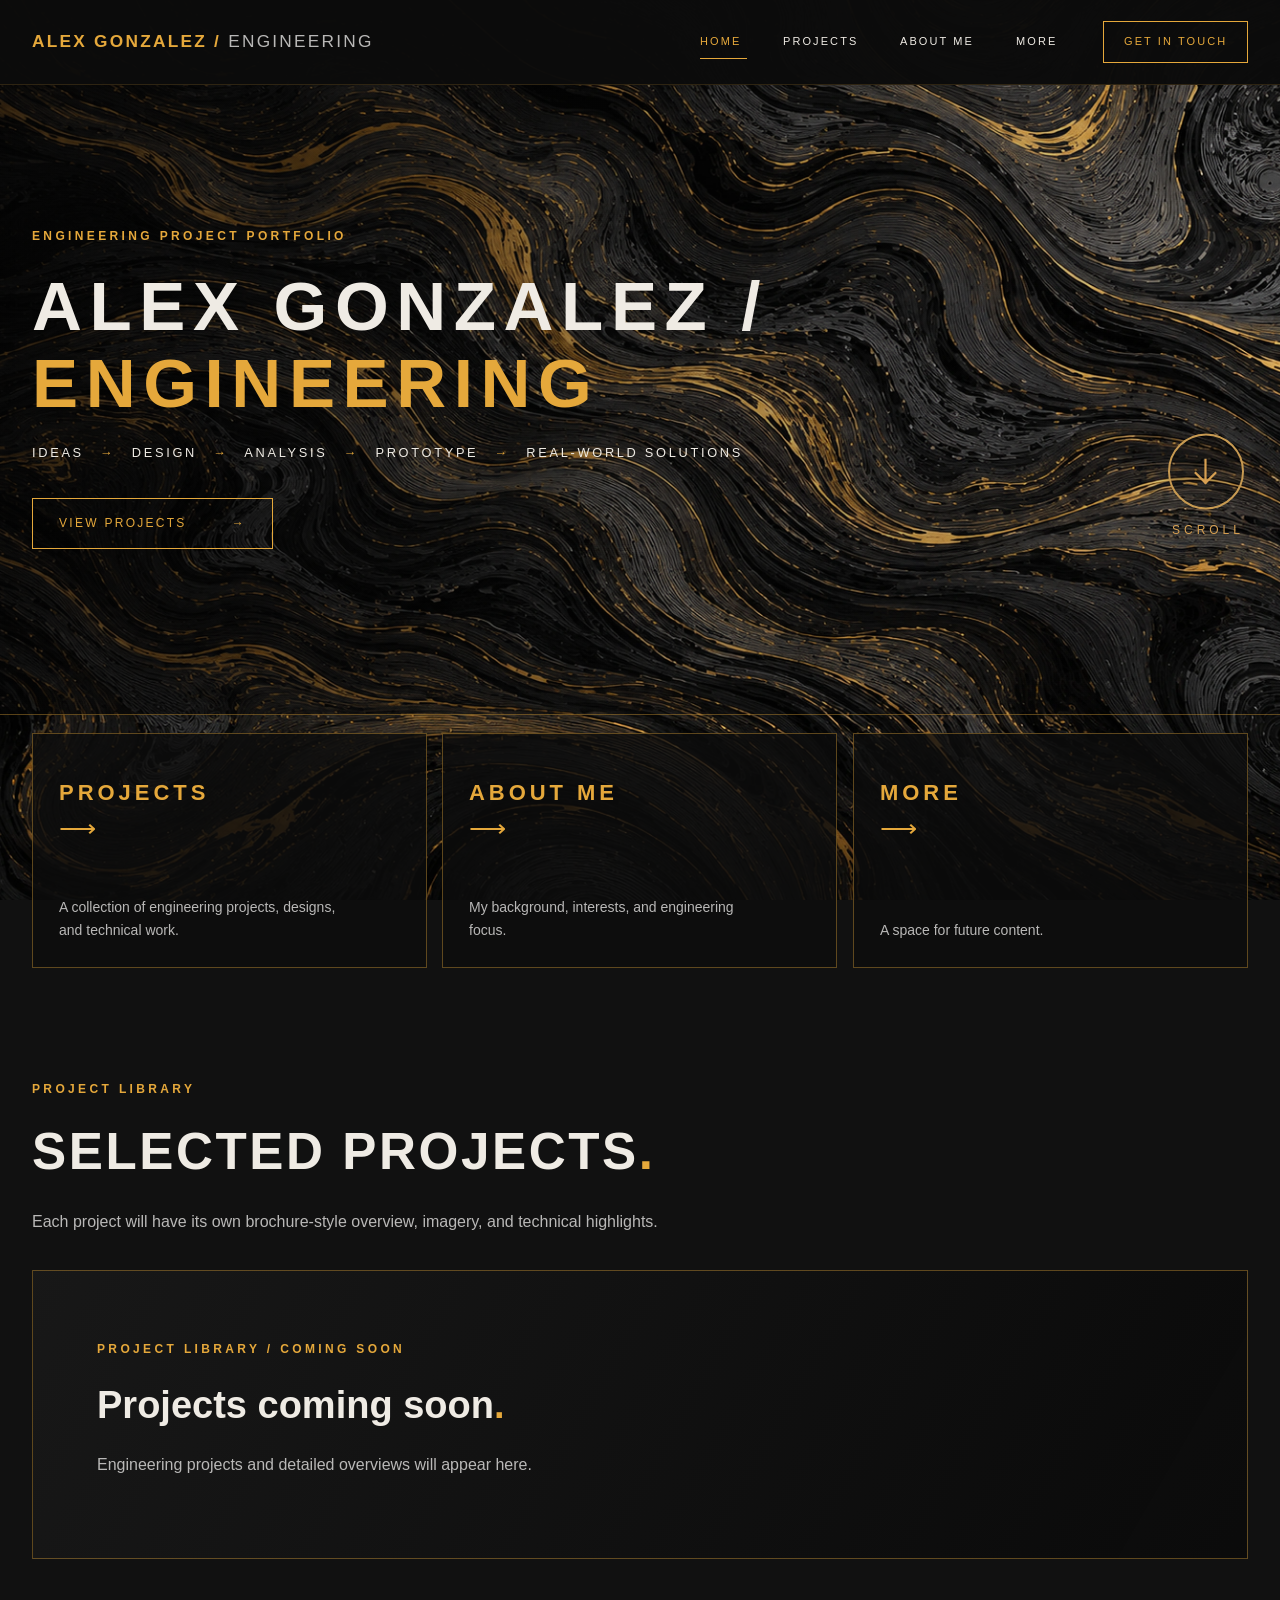
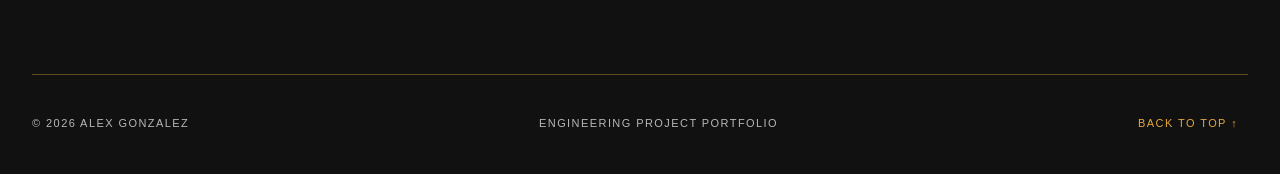
==== commit 8bcfca7d: "Add files via upload" ====
--- a/index.html
+++ b/index.html
@@ -36,7 +36,7 @@
                     <span>Alex Gonzalez /</span>
                     <span class="gold">Engineering</span>
                 </h1>
-                <p class="hero-descriptor reveal">Ideas <span>/</span> Design <span>/</span> Analysis <span>/</span> Prototype <span>/</span> Real-world solutions</p>
+                <p class="hero-descriptor reveal">Ideas <span aria-hidden="true">→</span> Design <span aria-hidden="true">→</span> Analysis <span aria-hidden="true">→</span> Prototype <span aria-hidden="true">→</span> Real-world solutions</p>
                 <a class="outline-button sweep-link reveal" href="#projects">View Projects <span aria-hidden="true">→</span></a>
             </div>
             <!-- Floating circular scroll indicator — pulsing glow on the ring only. -->
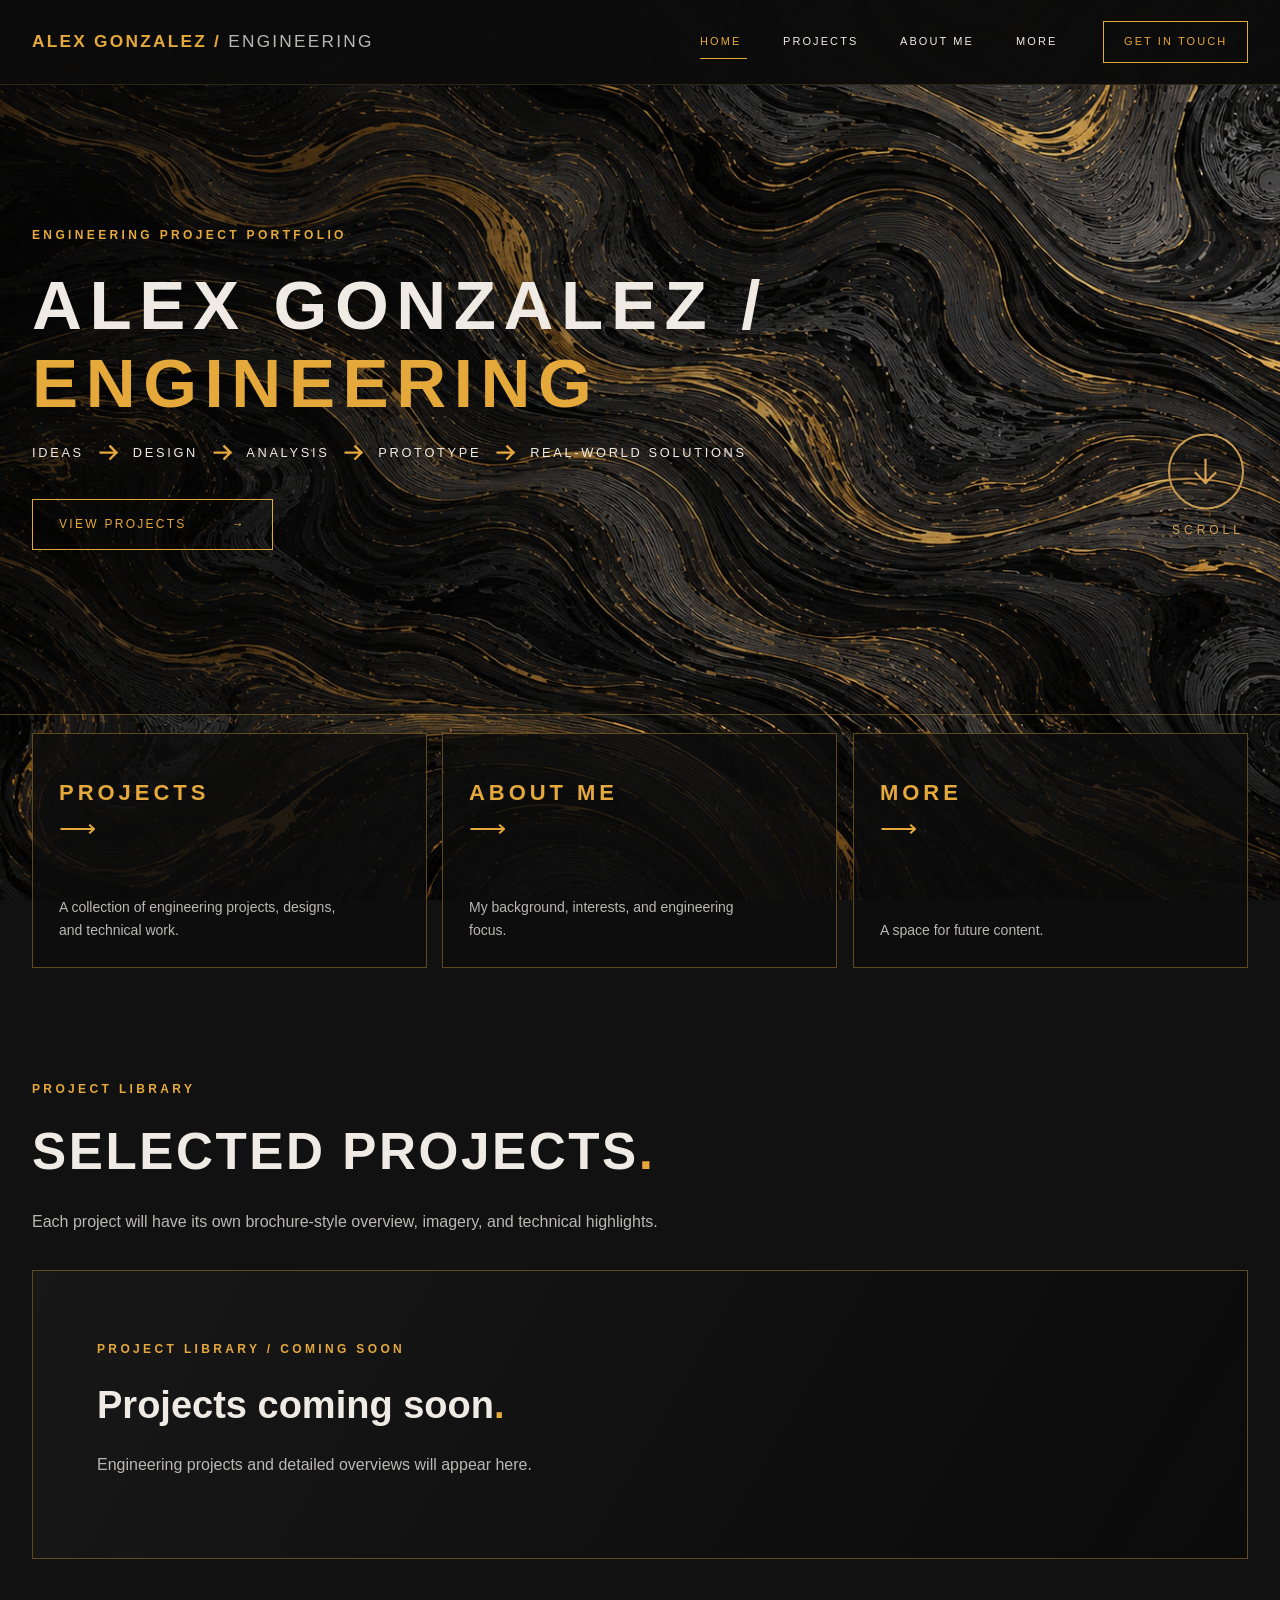
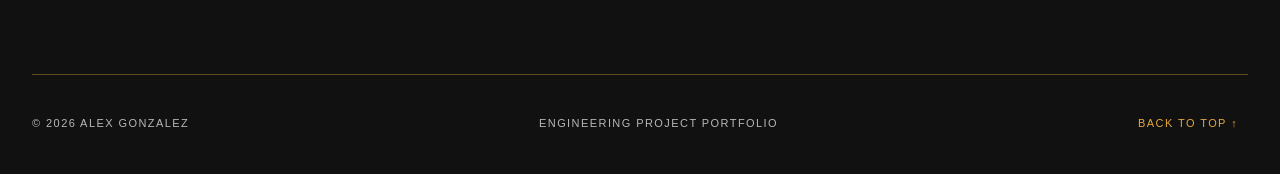
==== commit ec9d18fc: "Add files via upload" ====
--- a/index.html
+++ b/index.html
@@ -36,7 +36,7 @@
                     <span>Alex Gonzalez /</span>
                     <span class="gold">Engineering</span>
                 </h1>
-                <p class="hero-descriptor reveal">Ideas <span aria-hidden="true">→</span> Design <span aria-hidden="true">→</span> Analysis <span aria-hidden="true">→</span> Prototype <span aria-hidden="true">→</span> Real-world solutions</p>
+                <p class="hero-descriptor reveal">Ideas <svg class="flow-arrow" viewBox="0 0 24 24" aria-hidden="true" focusable="false"><path d="M3 12H21M14 5L21 12L14 19"/></svg> Design <svg class="flow-arrow" viewBox="0 0 24 24" aria-hidden="true" focusable="false"><path d="M3 12H21M14 5L21 12L14 19"/></svg> Analysis <svg class="flow-arrow" viewBox="0 0 24 24" aria-hidden="true" focusable="false"><path d="M3 12H21M14 5L21 12L14 19"/></svg> Prototype <svg class="flow-arrow" viewBox="0 0 24 24" aria-hidden="true" focusable="false"><path d="M3 12H21M14 5L21 12L14 19"/></svg> Real-world solutions</p>
                 <a class="outline-button sweep-link reveal" href="#projects">View Projects <span aria-hidden="true">→</span></a>
             </div>
             <!-- Floating circular scroll indicator — pulsing glow on the ring only. -->
--- a/style.css
+++ b/style.css
@@ -1166,3 +1166,32 @@
 .story-panel > p:last-child {
     margin-bottom: 0;
 }
+
+
+/* DEVELOPMENT FLOW — pronounced matte-gold arrows (v10)
+   Arrows are inline SVG for consistent thickness across computers.
+   Size increases in proportion to the heading font; vertical alignment
+   stays centered, with adjusted gaps on smaller screens. */
+.hero-descriptor .flow-arrow {
+    display: inline-block;
+    width: 1.65em;
+    height: 1.65em;
+    vertical-align: -0.48em;
+    margin: 0 0.6em;
+    overflow: visible;
+    fill: none;
+    stroke: var(--gold);
+    stroke-width: 2.65;
+    stroke-linecap: square;
+    stroke-linejoin: miter;
+    flex-shrink: 0;
+}
+
+@media (max-width: 600px) {
+    .hero-descriptor .flow-arrow {
+        width: 1.55em;
+        height: 1.55em;
+        vertical-align: -0.44em;
+        margin: 0 0.28em;
+    }
+}
